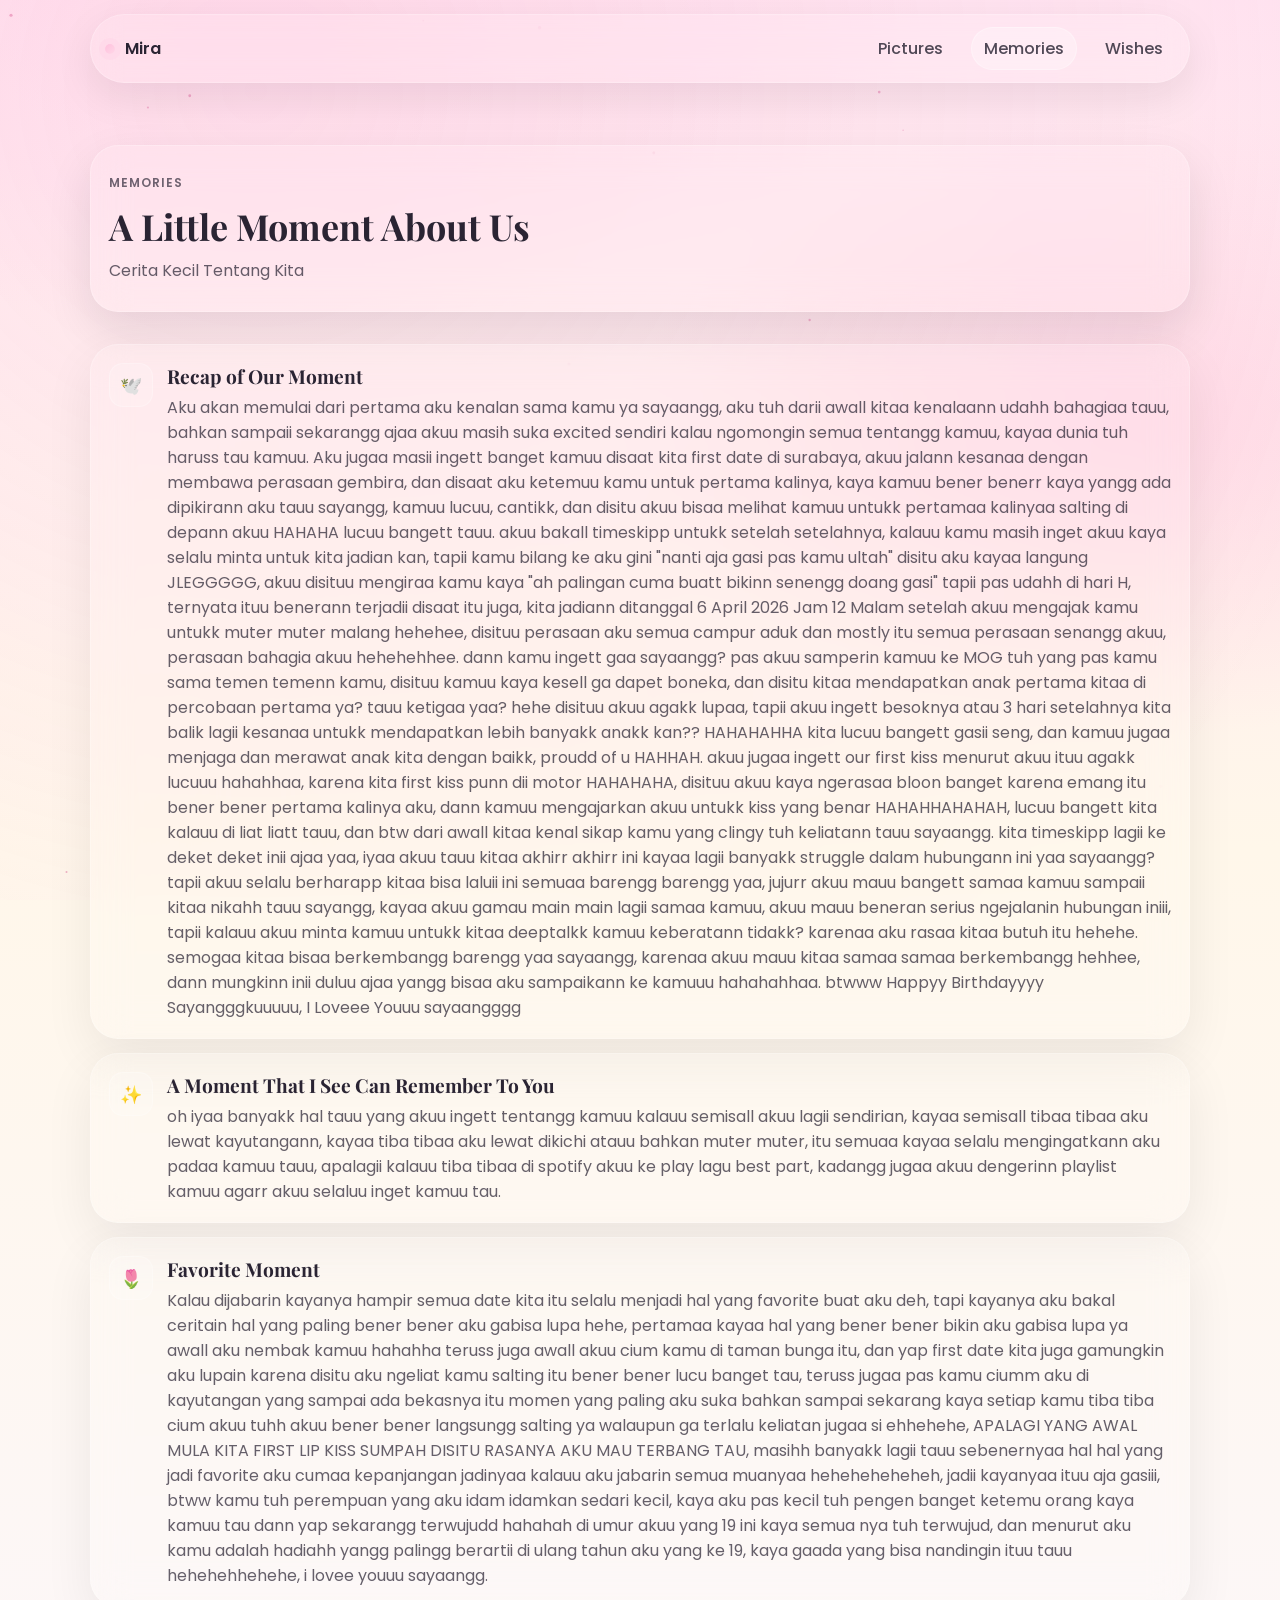
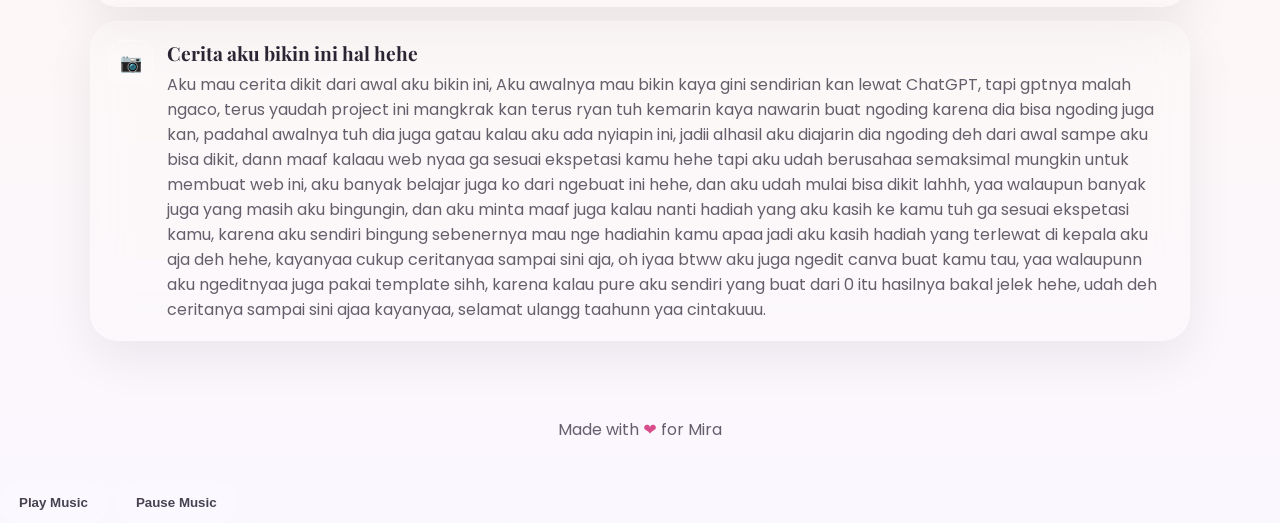
==== surprise/memories.html @ db41d5a7 "Add files via upload" ====
<!doctype html>
<html lang="id">
<head>
  <meta charset="UTF-8" />
  <meta name="viewport" content="width=device-width, initial-scale=1.0" />
  <title>Memories - Mira</title>

  <link rel="preconnect" href="https://fonts.googleapis.com" />
  <link rel="preconnect" href="https://fonts.gstatic.com" crossorigin />
  <link href="https://fonts.googleapis.com/css2?family=Playfair+Display:wght@500;600&family=Poppins:wght@300;400;500;600&display=swap" rel="stylesheet" />

  <link rel="stylesheet" href="style.css" />

    <link rel="icon" href="WhatsApp Image 2026-07-02 at 20.39.58.jpeg" type="image/x-icon">
</head>
<body>
  <div id="loading" aria-label="Loading">
    <div class="loader-card">
      <div class="loader-bloom" aria-hidden="true"></div>
      <div class="loader-text">Loading memories…</div>
    </div>
  </div>

  <canvas id="bgParticles" aria-hidden="true"></canvas>
  <div id="floatingHearts" aria-hidden="true"></div>

  <header class="navbar">
    <div class="nav-inner">
      <a class="brand" href="index.html" aria-label="Home">
        <span class="brand-dot" aria-hidden="true"></span>
        <span>Mira</span>
      </a>

      <nav class="nav-links" aria-label="Main navigation">
        <a href="gallery.html">Pictures</a>
        <a class="active" href="memories.html">Memories</a>
        <a href="wishes.html">Wishes</a>
      </nav>
    </div>
  </header>

  <main class="page">
    <section class="page-head">
      <div class="page-glass">
        <div class="page-kicker">Memories</div>
        <h2 class="page-title">A Little Moment About Us</h2>
        <p class="page-subtitle">Cerita Kecil Tentang Kita</p>
      </div>
    </section>

    <section class="timeline" aria-label="Memories timeline">
      <ol class="timeline-list">
        <li class="tcard reveal">
          <div class="ticon" aria-hidden="true">🕊️</div>
          <div class="tcontent">
            <h3 class="ttitle">Recap of Our Moment</h3>
            <p class="ttext">Aku akan memulai dari pertama aku kenalan sama kamu ya sayaangg, aku tuh darii awall kitaa kenalaann udahh bahagiaa tauu, bahkan sampaii sekarangg ajaa akuu masih suka excited sendiri kalau ngomongin semua tentangg kamuu, kayaa dunia tuh haruss tau kamuu. Aku jugaa masii ingett banget kamuu disaat kita first date di surabaya, akuu jalann kesanaa dengan membawa perasaan gembira, dan disaat aku ketemuu kamu untuk pertama kalinya, kaya kamuu bener benerr kaya yangg ada dipikirann aku tauu sayangg, kamuu lucuu, cantikk, dan disitu akuu bisaa melihat kamuu untukk pertamaa kalinyaa salting di depann akuu HAHAHA lucuu bangett tauu. akuu bakall timeskipp untukk setelah setelahnya, kalauu kamu masih inget akuu kaya selalu minta untuk kita jadian kan, tapii kamu bilang ke aku gini "nanti aja gasi pas kamu ultah" disitu aku kayaa langung JLEGGGGG, akuu disituu mengiraa kamu kaya "ah palingan cuma buatt bikinn senengg doang gasi" tapii pas udahh di hari H, ternyata ituu benerann terjadii disaat itu juga, kita jadiann ditanggal 6 April 2026 Jam 12 Malam setelah akuu mengajak kamu untukk muter muter malang hehehee, disituu perasaan aku semua campur aduk dan mostly itu semua perasaan senangg akuu, perasaan bahagia akuu hehehehhee. dann kamu ingett gaa sayaangg? pas akuu samperin kamuu ke MOG tuh yang pas kamu sama temen temenn kamu, disituu kamuu kaya kesell ga dapet boneka, dan disitu kitaa mendapatkan anak pertama kitaa di percobaan pertama ya? tauu ketigaa yaa? hehe disituu akuu agakk lupaa, tapii akuu ingett besoknya atau  3 hari setelahnya kita balik lagii kesanaa untukk mendapatkan lebih banyakk anakk kan?? HAHAHAHHA kita lucuu bangett gasii seng, dan kamuu jugaa menjaga dan merawat anak kita dengan baikk, proudd of u HAHHAH. akuu jugaa ingett our first kiss menurut akuu ituu agakk lucuuu hahahhaa, karena kita first kiss punn dii motor HAHAHAHA, disituu akuu kaya ngerasaa bloon banget karena emang itu bener bener pertama kalinya aku, dann kamuu mengajarkan akuu untukk kiss yang benar HAHAHHAHAHAH, lucuu bangett kita kalauu di liat liatt tauu, dan btw dari awall kitaa kenal sikap kamu yang clingy tuh keliatann tauu sayaangg. kita timeskipp lagii ke deket deket inii ajaa yaa, iyaa akuu tauu kitaa akhirr akhirr ini kayaa lagii banyakk struggle dalam hubungann ini yaa sayaangg? tapii akuu selalu berharapp kitaa bisa laluii ini semuaa barengg barengg yaa, jujurr akuu mauu bangett samaa kamuu sampaii kitaa nikahh tauu sayangg, kayaa akuu gamau main main lagii samaa kamuu, akuu mauu beneran serius ngejalanin hubungan iniii, tapii kalauu akuu minta kamuu untukk kitaa deeptalkk kamuu keberatann tidakk? karenaa aku rasaa kitaa butuh itu hehehe. semogaa kitaa bisaa berkembangg barengg yaa sayaangg, karenaa akuu mauu kitaa samaa samaa berkembangg hehhee, dann mungkinn inii duluu ajaa yangg bisaa aku sampaikann ke kamuuu hahahahhaa. btwww Happyy Birthdayyyy Sayangggkuuuuu, I Loveee Youuu sayaangggg</p>
          </div>
        </li>
        <li class="tcard reveal">
          <div class="ticon" aria-hidden="true">✨</div>
          <div class="tcontent">
            <h3 class="ttitle">A Moment That I See Can Remember To You</h3>
            <p class="ttext">oh iyaa banyakk hal tauu yang akuu ingett tentangg kamuu kalauu semisall 
                akuu lagii sendirian, kayaa semisall tibaa tibaa aku lewat kayutangann, kayaa tiba tibaa aku 
                lewat dikichi atauu bahkan muter muter, itu semuaa kayaa selalu mengingatkann aku padaa 
                kamuu tauu, apalagii kalauu tiba tibaa di spotify akuu ke play lagu best part, kadangg jugaa akuu
                 dengerinn playlist kamuu agarr akuu selaluu inget kamuu tau.</p>
          </div>
        </li>
        <li class="tcard reveal">
          <div class="ticon" aria-hidden="true">🌷</div>
          <div class="tcontent">
            <h3 class="ttitle">Favorite Moment</h3>
            <p class="ttext">Kalau dijabarin kayanya hampir semua date kita itu selalu menjadi hal yang favorite buat aku deh, tapi kayanya aku bakal ceritain hal yang paling bener bener aku gabisa lupa hehe, pertamaa kayaa hal yang bener bener bikin aku gabisa lupa ya awall aku nembak kamuu hahahha teruss juga awall akuu cium kamu di taman bunga itu, dan yap first date kita juga gamungkin aku lupain karena disitu aku ngeliat kamu salting itu bener bener lucu banget tau, teruss jugaa pas kamu ciumm aku di kayutangan yang sampai ada bekasnya itu momen yang paling aku suka bahkan sampai sekarang kaya setiap kamu tiba tiba cium akuu tuhh akuu bener bener langsungg salting ya walaupun ga terlalu keliatan jugaa si ehhehehe, APALAGI YANG AWAL MULA KITA FIRST LIP KISS SUMPAH DISITU RASANYA AKU MAU TERBANG TAU, masihh banyakk lagii tauu sebenernyaa hal hal yang jadi favorite aku cumaa kepanjangan jadinyaa kalauu aku jabarin semua muanyaa heheheheheheh, jadii kayanyaa ituu aja gasiii, btww kamu tuh perempuan yang aku idam idamkan sedari kecil, kaya aku pas kecil tuh pengen banget ketemu orang kaya kamuu tau dann yap sekarangg terwujudd hahahah di umur akuu yang 19 ini kaya semua nya tuh terwujud, dan menurut aku kamu adalah hadiahh yangg palingg berartii di ulang tahun aku yang ke 19, kaya gaada yang bisa nandingin ituu tauu hehehehhehehe, i lovee youuu sayaangg.</p>
          </div>
        </li>
        <li class="tcard reveal">
          <div class="ticon" aria-hidden="true">📷</div>
          <div class="tcontent">
            <h3 class="ttitle">Cerita aku bikin ini hal hehe</h3>
            <p class="ttext">Aku mau cerita dikit dari awal aku bikin ini, Aku awalnya mau bikin kaya gini sendirian kan lewat ChatGPT, tapi gptnya malah ngaco, terus yaudah project ini mangkrak kan terus ryan tuh kemarin kaya nawarin buat ngoding karena dia bisa ngoding juga kan, padahal awalnya tuh dia juga gatau kalau aku ada nyiapin ini, jadii alhasil aku diajarin dia ngoding deh dari awal sampe aku bisa dikit, dann maaf kalaau web nyaa ga sesuai ekspetasi kamu hehe tapi aku udah berusahaa semaksimal mungkin untuk membuat web ini, aku banyak belajar juga ko dari ngebuat ini hehe, dan aku udah mulai bisa dikit lahhh, yaa walaupun banyak juga yang masih aku bingungin, dan aku minta maaf juga kalau nanti hadiah yang aku kasih ke kamu tuh ga sesuai ekspetasi kamu, karena aku sendiri bingung sebenernya mau nge hadiahin kamu apaa jadi aku kasih hadiah yang terlewat di kepala aku aja deh hehe, kayanyaa cukup ceritanyaa sampai sini aja, oh iyaa btww aku juga ngedit canva buat kamu tau, yaa walaupunn aku ngeditnyaa juga pakai template sihh, karena kalau pure aku sendiri yang buat dari 0 itu hasilnya bakal jelek hehe, udah deh ceritanya sampai sini ajaa kayanyaa, selamat ulangg taahunn yaa cintakuuu.</p>
          </div>
        </li>
      </ol>
    </section>

    <button id="backToTop" class="back-to-top" type="button" aria-label="Back to top">↑</button>
  </main>

  <footer class="footer">
    <div class="footer-inner">Made with <span class="heart">❤</span> for Mira</div>
  </footer>

  <audio id="bgMusic" preload="auto" loop>
    <!-- Musik placeholder (mudah diganti) -->
    <source src="videoplayback (1).m4a" type="audio/mpeg" />
  </audio>

  <div class="music-controls" aria-label="Music controls">
    <button class="btn btn-ghost" id="playMusic" type="button">Play Music</button>
    <button class="btn btn-ghost" id="pauseMusic" type="button">Pause Music</button>
  </div>

  <script src="script.js"></script>
</body>
</html>
---- surprise/style.css ----
/*
  Style sheet for: Surprise Birthday Mira
  Mudah diubah:
  - Warna di :root
  - Nama Mira terdapat di HTML
  - Foto ada di assets/images/photo*.jpg
  - Musik ada di assets/music/song.mp3
*/

:root{
  /* Colors (pink pastel / cream / off-white / soft gray) */
  --pink-1:#ffd6e7;
  --pink-2:#ffc1dd;
  --cream:#fff7ea;
  --paper:#ffffff;
  --soft-gray:#b8b3c7;
  --ink:#2a2433;

  --glass-bg: rgba(255, 255, 255, 0.14);
  --glass-border: rgba(255, 255, 255, 0.24);
  --glass-shadow: 0 18px 45px rgba(20, 10, 30, 0.10);
  --shadow-soft: 0 10px 25px rgba(32, 20, 50, 0.12);

  --radius-xl: 28px;
  --radius-lg: 18px;
  --radius-md: 14px;

  --container: 1100px;

  --focus: rgba(255, 193, 221, 0.65);
}

*{ box-sizing: border-box; }
html{ scroll-behavior: smooth; }
body{
  margin:0;
  font-family: Poppins, system-ui, -apple-system, Segoe UI, Roboto, Arial, sans-serif;
  color: var(--ink);
  background: radial-gradient(1200px 600px at 20% 0%, rgba(255, 214, 231, 0.75), transparent 55%),
              radial-gradient(1000px 600px at 90% 20%, rgba(255, 193, 221, 0.45), transparent 52%),
              linear-gradient(180deg, #ffe3f0 0%, #fff7ea 40%, #fbf7ff 100%);
  min-height: 100vh;
  overflow-x: hidden;
}

/* Loading Screen */
#loading{
  position: fixed;
  inset: 0;
  display:flex;
  align-items:center;
  justify-content:center;
  background: linear-gradient(180deg, rgba(255,230,242,0.95), rgba(255,247,234,0.95));
  z-index: 9999;
}
.loader-card{
  width: min(420px, 92vw);
  padding: 28px 22px;
  border-radius: 22px;
  background: rgba(255,255,255,0.5);
  backdrop-filter: blur(12px);
  border: 1px solid rgba(255,255,255,0.6);
  box-shadow: var(--shadow-soft);
  display:flex;
  gap: 14px;
  align-items:center;
  justify-content:center;
}
.loader-bloom{
  width: 22px;
  height: 22px;
  border-radius: 50%;
  background: radial-gradient(circle at 30% 30%, #fff 0%, rgba(255,255,255,0) 45%),
              linear-gradient(135deg, var(--pink-2), var(--pink-1));
  position: relative;
  animation: loaderPulse 1.1s ease-in-out infinite;
}
.loader-text{ font-weight: 500; color: rgba(42,36,51,0.85); }
@keyframes loaderPulse{
  0%{ transform: translateY(0) scale(1); filter: saturate(1); }
  50%{ transform: translateY(-4px) scale(1.15); filter: saturate(1.2); }
  100%{ transform: translateY(0) scale(1); }
}

/* Background Decorations */
#bgParticles{
  position: fixed;
  inset: 0;
  width:100%;
  height:100%;
  z-index: 0;
  pointer-events:none;
}
#floatingHearts{
  position: fixed;
  inset:0;
  z-index: 1;
  pointer-events:none;
}
.heart-float{
  position:absolute;
  top: var(--y);
  left: var(--x);
  font-size: 14px;
  opacity: 0;
  transform: translateY(10px) scale(0.95);
  animation: heartFloat 3.8s ease-in-out forwards;
  filter: drop-shadow(0 8px 14px rgba(255, 193, 221, 0.35));
}
@keyframes heartFloat{
  0%{ opacity: 0; transform: translateY(10px) scale(0.9); }
  12%{ opacity: 0.85; }
  80%{ opacity: 0.35; }
  100%{ opacity: 0; transform: translateY(-45px) scale(1.05); }
}

/* Layout */
.navbar{
  position: sticky;
  top:0;
  z-index: 50;
  padding: 14px 16px;
}
.nav-inner{
  max-width: var(--container);
  margin: 0 auto;
  display:flex;
  align-items:center;
  justify-content: space-between;
  gap: 14px;

  padding: 12px 14px;
  border-radius: 999px;
  background: rgba(255,255,255,0.12);
  border: 1px solid rgba(255,255,255,0.22);
  backdrop-filter: blur(14px);
  box-shadow: 0 14px 40px rgba(20, 10, 30, 0.08);
}
.brand{
  display:flex;
  align-items:center;
  gap: 10px;
  text-decoration:none;
  color: var(--ink);
  font-weight: 600;
}
.brand-dot{
  width: 10px;
  height: 10px;
  border-radius: 50%;
  background: linear-gradient(135deg, var(--pink-2), var(--pink-1));
  box-shadow: 0 0 0 6px rgba(255,193,221,0.18);
}
.nav-links{
  display:flex;
  align-items:center;
  gap: 16px;
}
.nav-links a{
  text-decoration:none;
  color: rgba(42,36,51,0.82);
  font-weight: 500;
  padding: 8px 12px;
  border-radius: 999px;
  transition: background 200ms ease, transform 200ms ease, color 200ms ease;
}
.nav-links a:hover{
  background: rgba(255,255,255,0.18);
  transform: translateY(-1px);
  color: rgba(42,36,51,0.98);
}
.nav-links a.active{
  background: rgba(255,255,255,0.28);
  border: 1px solid rgba(255,255,255,0.3);
}

main.page, main{
  position: relative;
  z-index: 5;
}

/* Hero */
.hero{
  min-height: 84vh;
  display:flex;
  align-items:center;
  justify-content:center;
  padding: 72px 18px 40px;
}
.hero-glass{
  width: min(var(--container), 980px);
  border-radius: var(--radius-xl);
  padding: 44px 22px;
  background: linear-gradient(180deg, rgba(255,255,255,0.18), rgba(255,255,255,0.10));
  border: 1px solid rgba(255,255,255,0.24);
  backdrop-filter: blur(18px);
  box-shadow: var(--glass-shadow);
  position: relative;
  overflow:hidden;
}
.hero-glass:before{
  content:"";
  position:absolute;
  inset:-2px;
  background: radial-gradient(900px 240px at 10% 0%, rgba(255,214,231,0.45), transparent 50%),
              radial-gradient(600px 180px at 90% 20%, rgba(255,193,221,0.32), transparent 55%);
  pointer-events:none;
}
.hero-kicker{
  position: relative;
  z-index: 1;
  font-weight: 600;
  letter-spacing: 0.08em;
  text-transform: uppercase;
  font-size: 12px;
  color: rgba(42,36,51,0.7);
}
.hero-title{
  position: relative;
  z-index: 1;
  margin: 14px 0 10px;
  font-family: "Playfair Display", serif;
  font-size: clamp(2.2rem, 4.5vw, 3.6rem);
  line-height: 1.05;
}
.hero-title .name{
  background: linear-gradient(135deg, #d64d8a, #ff8fc2);
  -webkit-background-clip: text;
  background-clip: text;
  color: transparent;
}
.hero-subtitle{
  position: relative;
  z-index: 1;
  max-width: 520px;
  margin: 0 auto;
  text-align:center;
  color: rgba(42,36,51,0.72);
  font-weight: 400;
}
.hero-actions{
  position: relative;
  z-index: 1;
  margin-top: 22px;
  display:flex;
  gap: 12px;
  justify-content:center;
  flex-wrap: wrap;
}

/* Buttons */
.btn{
  border: 1px solid transparent;
  border-radius: 999px;
  padding: 12px 18px;
  font-weight: 600;
  cursor:pointer;
  text-decoration:none;
  display:inline-flex;
  align-items:center;
  justify-content:center;
  transition: transform 200ms ease, box-shadow 200ms ease, background 200ms ease, border-color 200ms ease;
}
.btn:focus{ outline:none; box-shadow: 0 0 0 4px var(--focus); }
.btn-primary{
  background: linear-gradient(135deg, rgba(255,193,221,0.95), rgba(255,214,231,0.95));
  color: rgba(42,36,51,0.98);
  box-shadow: 0 16px 35px rgba(255, 193, 221, 0.28);
}
.btn-primary:hover{
  transform: translateY(-2px);
  box-shadow: 0 20px 45px rgba(255, 193, 221, 0.34);
}
.btn-ghost{
  background: rgba(255,255,255,0.12);
  border-color: rgba(255,255,255,0.26);
  color: rgba(42,36,51,0.86);
}
.btn-ghost:hover{
  transform: translateY(-2px);
  background: rgba(255,255,255,0.18);
}

.hero-hint{
  position: relative;
  z-index: 1;
  margin-top: 28px;
  display:flex;
  flex-direction: column;
  align-items:center;
  gap: 10px;
}
.hint-badge{
  font-size: 12px;
  padding: 8px 14px;
  border-radius: 999px;
  background: rgba(255,255,255,0.12);
  border: 1px solid rgba(255,255,255,0.25);
  color: rgba(42,36,51,0.74);
}
.hint-line{
  width: 1px;
  height: 34px;
  background: linear-gradient(180deg, rgba(255,193,221,0.7), rgba(255,193,221,0));
  animation: hintFloat 1.8s ease-in-out infinite;
}
@keyframes hintFloat{
  0%,100%{ transform: translateY(0); opacity: 0.8; }
  50%{ transform: translateY(8px); opacity: 1; }
}

.hero-floating{ position:absolute; inset:0; pointer-events:none; z-index:0; }
.petal{
  position:absolute;
  width: 14px; height: 14px;
  border-radius: 6px 14px 10px 16px;
  background: rgba(255,255,255,0.22);
  border: 1px solid rgba(255,255,255,0.35);
  backdrop-filter: blur(6px);
  animation: petalFloat 4.2s ease-in-out infinite;
}
.petal.p1{ left: 12%; top: 26%; animation-delay: 0.0s; transform: rotate(25deg); }
.petal.p2{ left: 76%; top: 18%; animation-delay: 0.7s; transform: rotate(-18deg); }
.petal.p3{ left: 42%; top: 62%; animation-delay: 1.1s; transform: rotate(12deg); }
@keyframes petalFloat{
  0%,100%{ transform: translateY(0) rotate(var(--r, 12deg)); opacity: 0.9; }
  50%{ transform: translateY(-18px) rotate(0deg); opacity: 0.65; }
}

/* Page head */
.page{ padding: 28px 18px 42px; }
.page-head{ margin: 20px auto 22px; max-width: var(--container); }
.page-glass{
  border-radius: var(--radius-xl);
  padding: 28px 18px;
  background: rgba(255,255,255,0.12);
  border: 1px solid rgba(255,255,255,0.22);
  backdrop-filter: blur(18px);
  box-shadow: var(--glass-shadow);
}
.page-kicker{ letter-spacing:0.08em; text-transform:uppercase; font-size:12px; color: rgba(42,36,51,0.68); font-weight: 600; }
.page-title{ font-family:"Playfair Display",serif; margin: 10px 0 8px; font-size: clamp(1.7rem, 3vw, 2.25rem); }
.page-subtitle{ margin: 0; color: rgba(42,36,51,0.72); max-width: 720px; }

/* Gallery */
.gallery{ max-width: var(--container); margin: 0 auto; }
.gallery-grid{
  display:grid;
  grid-template-columns: repeat(4, 1fr);
  gap: 14px;
  padding: 10px 0;
}
.photo{
  border: none;
  padding: 0;
  border-radius: 20px;
  background: rgba(255,255,255,0.10);
  border: 1px solid rgba(255,255,255,0.22);
  overflow:hidden;
  cursor: zoom-in;
  box-shadow: 0 14px 36px rgba(20,10,30,0.06);
  transition: transform 220ms ease, box-shadow 220ms ease, background 220ms ease;
}
.photo img{
  width:100%;
  height: 220px;
  object-fit: cover;
  display:block;
  filter: saturate(1.03) contrast(1.02);
  transform: scale(1.01);
  transition: transform 450ms ease;
}
.photo:hover{
  transform: translateY(-4px);
  background: rgba(255,255,255,0.18);
  box-shadow: 0 22px 60px rgba(20,10,30,0.12);
}
.photo:hover img{ transform: scale(1.08); }

/* Image modal */
.img-modal{
  position: fixed;
  inset:0;
  display:none;
  z-index: 1000;
}
.img-modal.open{ display:block; }
.img-modal-backdrop{
  position:absolute;
  inset:0;
  background: rgba(15,10,20,0.62);
  backdrop-filter: blur(10px);
}
.img-modal-content{
  position: absolute;
  inset: 0;
  display:flex;
  align-items:center;
  justify-content:center;
  padding: 18px;
}
.img-modal-content img{
  max-width: 92vw;
  max-height: 86vh;
  border-radius: 24px;
  box-shadow: 0 30px 90px rgba(0,0,0,0.35);
  transform: scale(0.96);
  opacity: 0;
  animation: modalZoom 280ms ease forwards;
}
@keyframes modalZoom{
  to{ transform: scale(1); opacity: 1; }
}
.icon-btn{
  position: absolute;
  top: 16px;
  right: 16px;
  width: 44px;
  height: 44px;
  border-radius: 999px;
  border: 1px solid rgba(255,255,255,0.25);
  background: rgba(255,255,255,0.14);
  color: rgba(255,255,255,0.92);
  cursor:pointer;
  backdrop-filter: blur(12px);
  display:flex;
  align-items:center;
  justify-content:center;
  transition: transform 200ms ease, background 200ms ease;
}
.icon-btn:hover{ transform: translateY(-2px); background: rgba(255,255,255,0.2); }

/* Timeline */
.timeline{ max-width: var(--container); margin: 0 auto; }
.timeline-list{
  list-style:none;
  padding: 10px 0 0;
  margin: 0;
  display:flex;
  flex-direction: column;
  gap: 14px;
}
.tcard{
  border-radius: var(--radius-xl);
  background: rgba(255,255,255,0.12);
  border: 1px solid rgba(255,255,255,0.22);
  backdrop-filter: blur(18px);
  box-shadow: 0 18px 50px rgba(20,10,30,0.07);
  padding: 18px;
  display:flex;
  gap: 14px;
  align-items:flex-start;
  transform: translateY(14px);
  opacity: 0;
}
.ticon{
  width: 44px;
  height: 44px;
  border-radius: 14px;
  display:flex;
  align-items:center;
  justify-content:center;
  background: rgba(255,255,255,0.14);
  border: 1px solid rgba(255,255,255,0.24);
  flex: 0 0 auto;
  font-size: 18px;
}
.ttitle{ margin: 0; font-family: "Playfair Display", serif; font-size: 1.2rem; }
.ttext{ margin: 6px 0 0; color: rgba(42,36,51,0.72); }
.reveal.is-visible{ animation: cardIn 700ms ease forwards; }
@keyframes cardIn{
  to{ transform: translateY(0); opacity: 1; }
}

/* Wishes */
.wish-card{
  max-width: 920px;
  margin: 10px auto 0;
  border-radius: var(--radius-xl);
  background: rgba(255,255,255,0.12);
  border: 1px solid rgba(255,255,255,0.22);
  backdrop-filter: blur(18px);
  box-shadow: var(--glass-shadow);
  padding: 26px 18px;
}
.wish-typing{
  font-family: "Playfair Display", serif;
  font-size: clamp(1.15rem, 2.6vw, 1.6rem);
  color: rgba(42,36,51,0.86);
  display:flex;
  gap: 8px;
  align-items:center;
  flex-wrap: wrap;
}
.typing{ min-height: 1.4em; }
.typing-cursor{
  color: rgba(214,77,138,0.85);
  animation: cursorBlink 900ms ease-in-out infinite;
}
@keyframes cursorBlink{
  0%,49%{ opacity: 1; }
  50%,100%{ opacity: 0; }
}
.wish-pre{
  margin: 18px 0 0;
  white-space: pre-wrap;
  font-family: Poppins, system-ui, -apple-system, Segoe UI, Roboto, Arial, sans-serif;
  color: rgba(42,36,51,0.76);
  font-size: 1rem;
  line-height: 1.7;
}
.wish-controls{ margin-top: 18px; display:flex; gap: 12px; align-items:center; justify-content: space-between; flex-wrap: wrap; }

.music-controls{ display:flex; gap: 10px; align-items:center; }

/* Modal surprise */
.modal{
  position: fixed;
  inset:0;
  z-index: 1200;
  display:none;
}
.modal.open{ display:block; }
.modal-backdrop{
  position:absolute;
  inset:0;
  background: rgba(15,10,20,0.62);
  backdrop-filter: blur(10px);
}
.modal-content{
  position: relative;
  width: min(720px, 92vw);
  margin: 60px auto 0;
  border-radius: var(--radius-xl);
  background: rgba(255,255,255,0.14);
  border: 1px solid rgba(255,255,255,0.24);
  backdrop-filter: blur(18px);
  box-shadow: 0 40px 120px rgba(0,0,0,0.35);
  overflow:hidden;
  animation: modalRise 260ms ease;
}
@keyframes modalRise{
  from{ transform: translateY(10px) scale(0.98); opacity: 0; }
  to{ transform: translateY(0) scale(1); opacity: 1; }
}
.modal-header{
  padding: 18px;
  display:flex;
  justify-content: space-between;
  align-items:center;
}
.modal-title{ font-family:"Playfair Display",serif; font-size: 1.35rem; }
.modal-body{ padding: 0 18px 18px; }
.modal-copy{ margin: 0 0 14px; color: rgba(42,36,51,0.72); }
.modal-grid{
  display:grid;
  grid-template-columns: repeat(3, 1fr);
  gap: 12px;
}
.card-link{
  text-decoration:none;
  border-radius: 18px;
  padding: 14px;
  background: rgba(255,255,255,0.10);
  border: 1px solid rgba(255,255,255,0.22);
  backdrop-filter: blur(12px);
  transition: transform 220ms ease, background 220ms ease, border-color 220ms ease;
  display:flex;
  gap: 12px;
  align-items:flex-start;
}
.card-link:hover{
  transform: translateY(-4px);
  background: rgba(255,255,255,0.16);
  border-color: rgba(255,255,255,0.3);
}
.card-link-icon{ font-size: 18px; width: 34px; height: 34px; display:flex; align-items:center; justify-content:center; background: rgba(255,255,255,0.12); border: 1px solid rgba(255,255,255,0.22); border-radius: 12px; }
.card-link-title{ font-weight: 600; color: rgba(42,36,51,0.9); }
.card-link-sub{ margin-top: 2px; font-size: 0.9rem; color: rgba(42,36,51,0.68); }
.modal-footer{ padding: 0 18px 18px; display:flex; justify-content:flex-end; }

/* Back to top */
.back-to-top{
  position: fixed;
  right: 16px;
  bottom: 16px;
  z-index: 200;
  width: 44px;
  height: 44px;
  border-radius: 999px;
  border: 1px solid rgba(255,255,255,0.28);
  background: rgba(255,255,255,0.14);
  backdrop-filter: blur(12px);
  color: rgba(42,36,51,0.88);
  box-shadow: 0 18px 50px rgba(20,10,30,0.10);
  cursor:pointer;
  opacity: 0;
  transform: translateY(10px);
  transition: opacity 200ms ease, transform 200ms ease, background 200ms ease;
}
.back-to-top.show{ opacity: 1; transform: translateY(0); }
.back-to-top:hover{ background: rgba(255,255,255,0.20); transform: translateY(-2px); }

/* Footer */
.footer{
  position: relative;
  z-index: 5;
  padding: 34px 16px 40px;
}
.footer-inner{
  max-width: var(--container);
  margin: 0 auto;
  text-align:center;
  color: rgba(42,36,51,0.72);
}
.footer-inner .heart{ color: #d64d8a; }

/* Reveal initial state */
.reveal{ opacity: 0; transform: translateY(14px); transition: transform 700ms ease, opacity 700ms ease; }
.reveal.is-visible{ opacity: 1; transform: translateY(0); }

/* Responsive */
@media (max-width: 980px){
  .gallery-grid{ grid-template-columns: repeat(3, 1fr); }
  .modal-grid{ grid-template-columns: 1fr; }
  .modal-footer{ justify-content:center; }
}
@media (max-width: 620px){
  .nav-links{ gap: 10px; }
  .nav-links a{ padding: 8px 10px; }
  .hero-glass{ padding: 34px 16px; }
  .gallery-grid{ grid-template-columns: repeat(2, 1fr); }
  .photo img{ height: 190px; }
  .modal-content{ margin-top: 90px; }
}
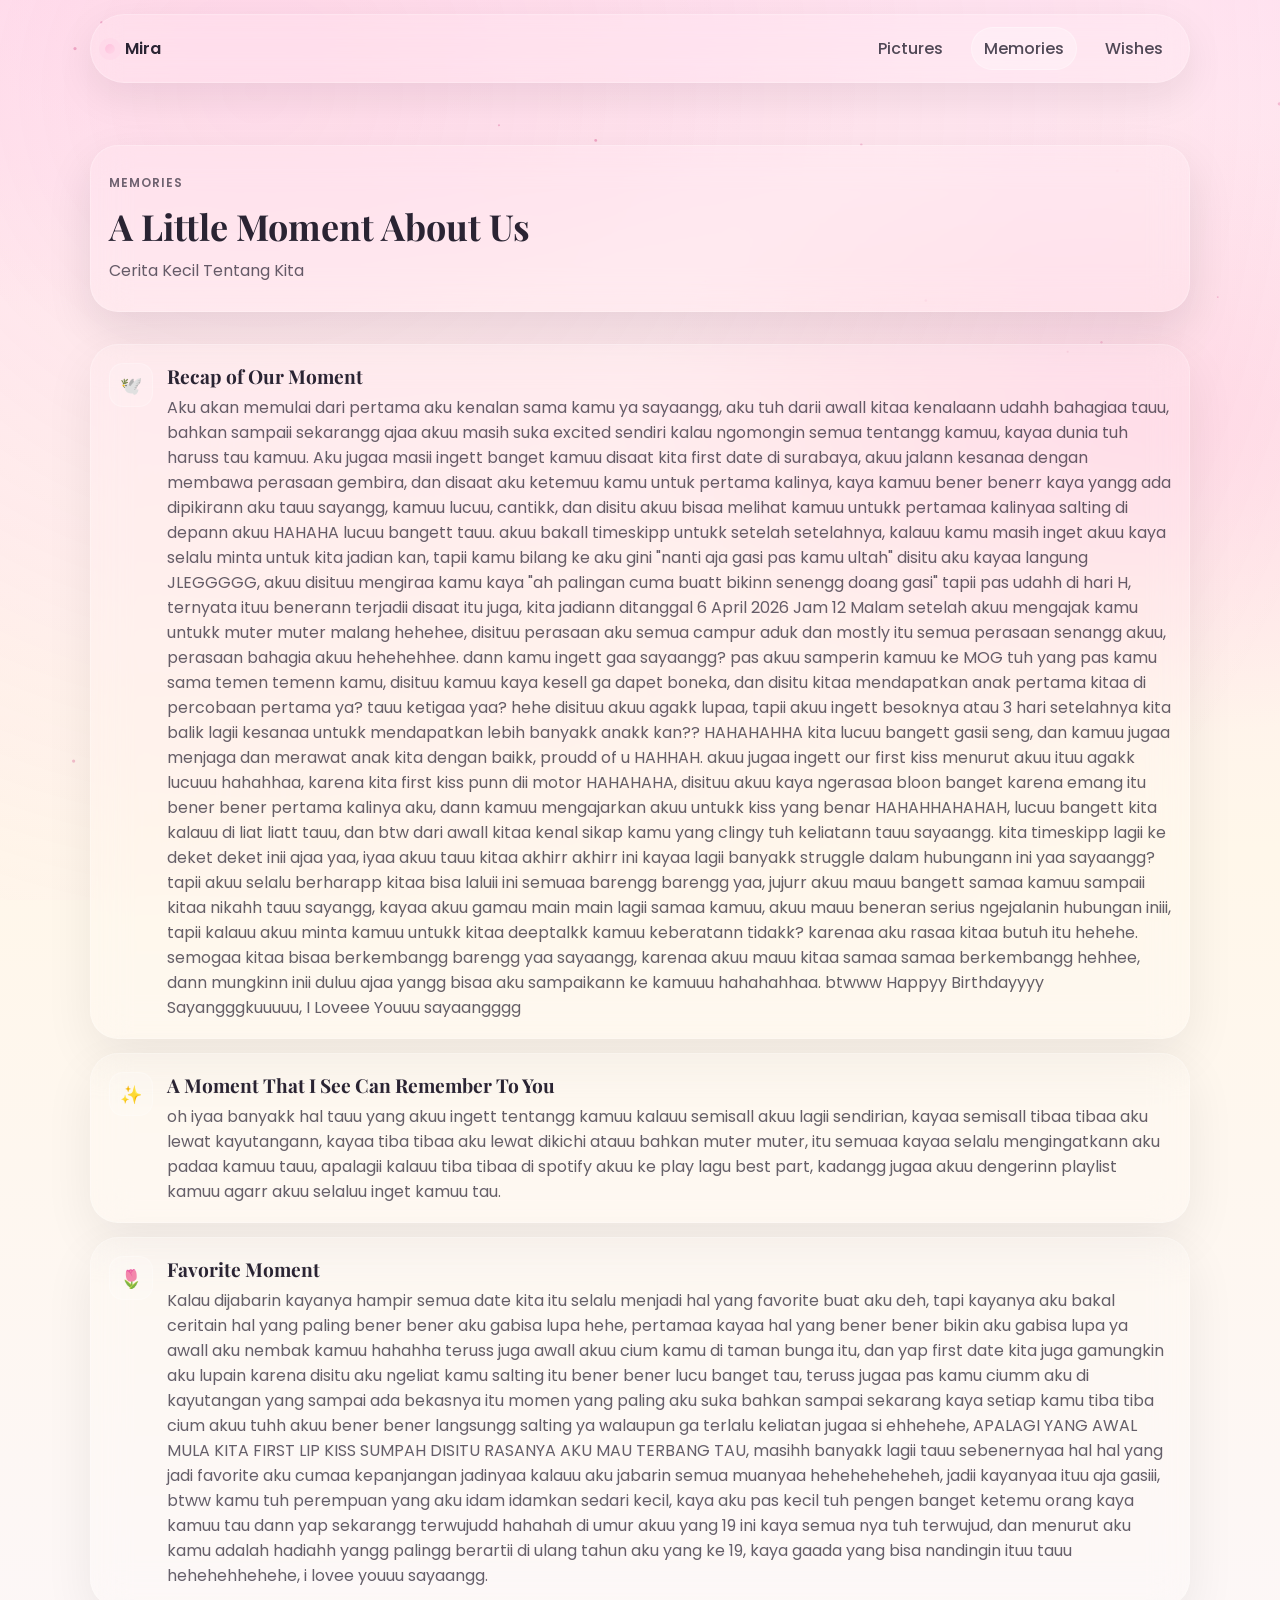
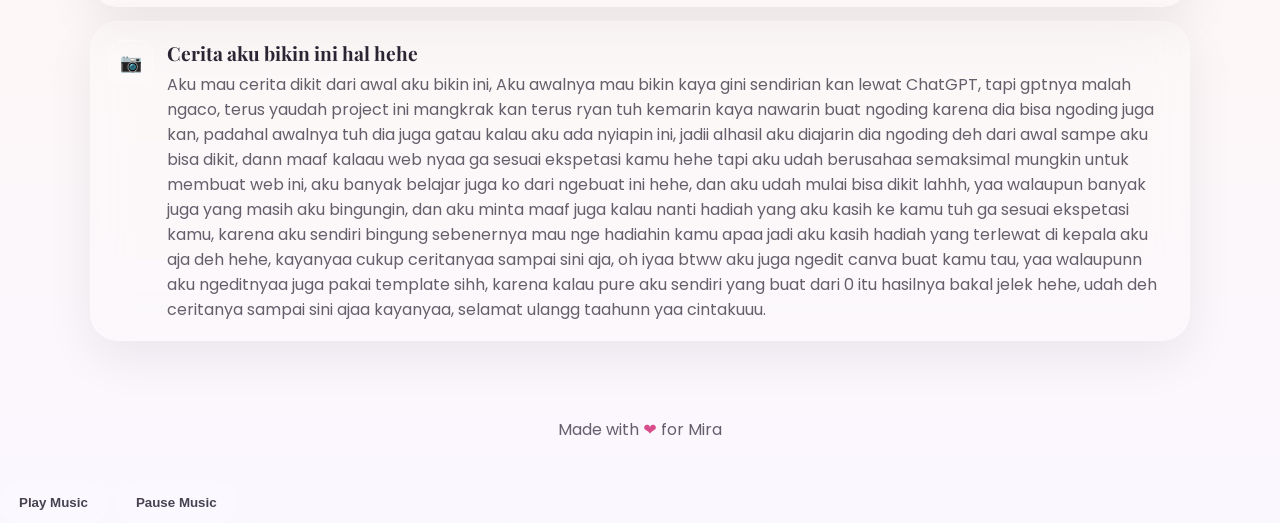
==== commit ec36811f: "Add files via upload" ====
--- a/surprise/memories.html
+++ b/surprise/memories.html
@@ -94,7 +94,7 @@
 
   <audio id="bgMusic" preload="auto" loop>
     <!-- Musik placeholder (mudah diganti) -->
-    <source src="videoplayback (1).m4a" type="audio/mpeg" />
+    <source src="assets/music/videoplayback (1).m4a" type="audio/mpeg" />
   </audio>
 
   <div class="music-controls" aria-label="Music controls">
